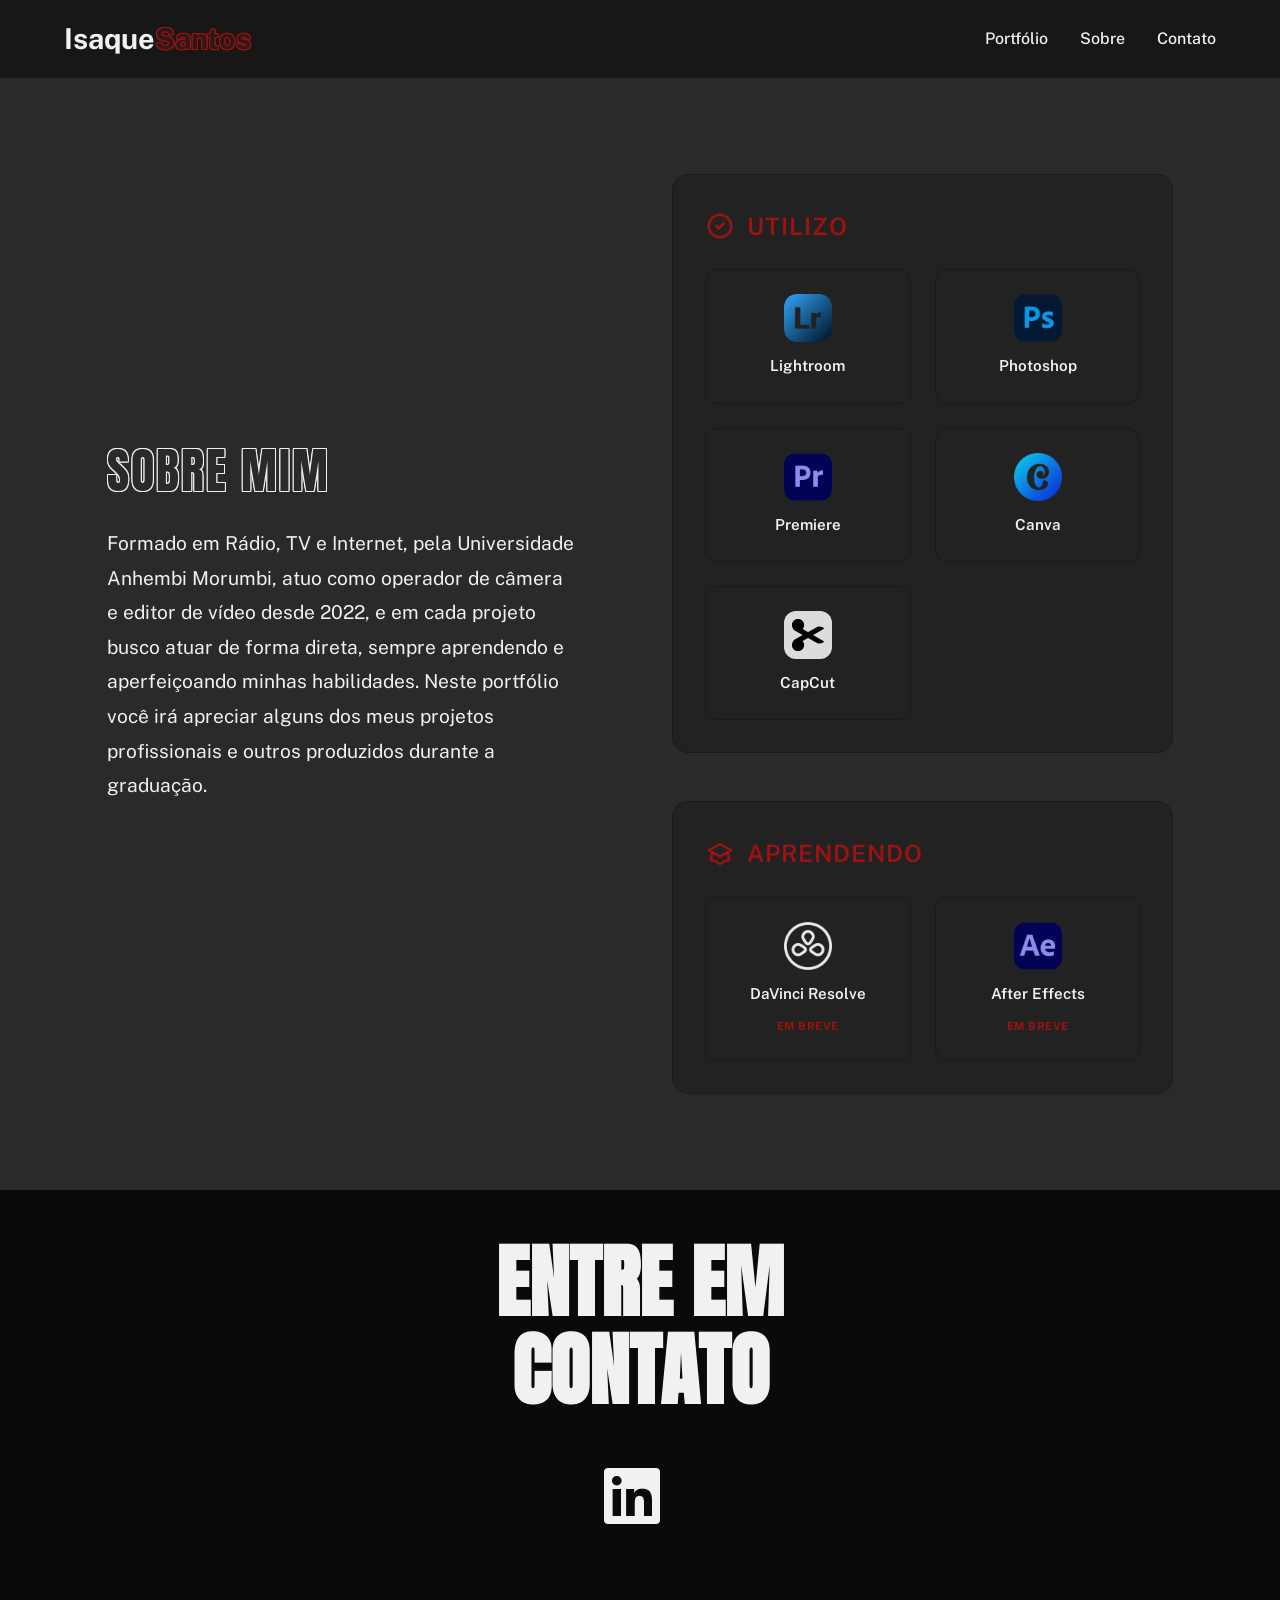
==== about.html @ 61b132b7 "Initial Commit" ====
<!DOCTYPE html>
<html lang="pt-BR">
<head>
    <meta charset="UTF-8">
    <meta name="viewport" content="width=device-width, initial-scale=1.0">
    <link rel="icon" href="../assets/logo.png">
    <title>Isaque Santos</title>
    <script src="components/components.js"></script>
    <link rel="preconnect" href="https://fonts.googleapis.com">
    <link rel="preconnect" href="https://fonts.gstatic.com" crossorigin>
    <link href="https://fonts.googleapis.com/css2?family=Anton&family=Public+Sans:ital,wght@0,100..900;1,100..900&display=swap" rel="stylesheet">
    <link rel="stylesheet" href="https://cdnjs.cloudflare.com/ajax/libs/font-awesome/6.4.0/css/all.min.css">
    <link rel="stylesheet" href="css/style.css">
</head>
<body>
    <custom-header></custom-header>
    <section class="about-section">
        <div class="about-container">
            <div class="about-text">
                <h2 class="about-title">Sobre Mim</h2>
                <p class="about-description">
                    Formado em Rádio, TV e Internet, pela Universidade Anhembi Morumbi, atuo como operador de câmera e editor de vídeo desde 2022, e em cada projeto busco atuar de forma direta, sempre aprendendo e aperfeiçoando minhas habilidades. Neste portfólio você irá apreciar alguns dos meus projetos profissionais e outros produzidos durante a graduação.
                </p>
            </div>

            <div class="skills-section">
                <div class="skill-category">
                    <h3 class="skill-category-title">
                        <svg class="skill-category-icon" viewBox="0 0 24 24" fill="none">
                            <path d="M9 12l2 2 4-4m6 2a9 9 0 11-18 0 9 9 0 0118 0z" stroke="currentColor" stroke-width="2" stroke-linecap="round" stroke-linejoin="round"/>
                        </svg>
                        Utilizo
                    </h3>
                    <div class="skills-grid">
                        <div class="skill-item">
                            <img class="skill-icon" src="assets/icons/lightroom_9814191.png" alt="">
                            <span class="skill-name">Lightroom</span>
                        </div>
                        <div class="skill-item">
                            <img class="skill-icon" src="assets/icons/photoshop_5968520.png" alt="">
                            <span class="skill-name">Photoshop</span>
                        </div>
                        <div class="skill-item">
                            <img class="skill-icon" src="assets/icons/premiere-pro_5968525.png" alt="">
                            <span class="skill-name">Premiere</span>
                        </div>
                        <div class="skill-item">
                            <img class="skill-icon" src="assets/icons/letter-c_11157885.png" alt="">
                            <span class="skill-name">Canva</span>
                        </div>
                        <div class="skill-item">
                            <img class="skill-icon capcut" src="assets/icons/cut_11102044.png" alt=""></img>
                            <span class="skill-name">CapCut</span>
                        </div>
                    </div>
                </div>

                <div class="skill-category">
                    <h3 class="skill-category-title">
                        <svg class="skill-category-icon" viewBox="0 0 24 24" fill="none">
                            <path d="M12 14l9-5-9-5-9 5 9 5z" stroke="currentColor" stroke-width="2" stroke-linecap="round" stroke-linejoin="round"/>
                            <path d="M12 14l6.16-3.422a12.083 12.083 0 01.665 6.479A11.952 11.952 0 0012 20.055a11.952 11.952 0 00-6.824-2.998 12.078 12.078 0 01.665-6.479L12 14z" stroke="currentColor" stroke-width="2" stroke-linecap="round" stroke-linejoin="round"/>
                        </svg>
                        Aprendendo
                    </h3>
                    <div class="skills-grid">
                        <div class="skill-item">
                            <img class="skill-icon davinci" src="assets/icons/davinci_1146145.png" alt="">
                            <span class="skill-name">DaVinci Resolve</span>
                            <span class="learning-badge">Em breve</span>
                        </div>
                        <div class="skill-item">
                            <img class="skill-icon" src="assets/icons/after-effects_5968428.png" alt="">
                            <span class="skill-name">After Effects</span>
                            <span class="learning-badge">Em breve</span>
                        </div>
                    </div>
                </div>
            </div>
        </div>
    </section>
    <custom-contact></custom-contact>
    <custom-footer></custom-footer>
</body>
</html>
---- css/style.css ----
* {
    margin: 0;
    padding: 0;
    box-sizing: border-box;
}

:root {
    --primary-color: #0a0a0a;
    --secondary-color: #1a1a1a;
    --accent-color: #2a2a2a;
    --highlight-color: #9b1313;
    --text-color: #f1f1f1;
    --light-gray: #8d8d8d;
    --secondary-color-opacity85: rgba(26, 26, 26, 0.85);
    --secondary-color-opacity50: rgba(26, 26, 26, 0.50);
    --font-title: 'Anton';
    --font-text: 'Public Sans';
    --card-bg: #111111;
    --primary-bg: #0a0a0a;
}

body {
    background-color: var(--primary-color);
    color: var(--text-color);
    line-height: 1.6;
    overflow-x: hidden;
    margin: 0;
    padding: 0;
    font-family: var(--font-text);
}

html {
    scroll-behavior: smooth;
}

main {
    position: relative;
    z-index: 1;
}

.home-banner {
    width: 100dvw;
    min-height: 60dvh;
    display: block;
    position: absolute;
    z-index: -1;
    top: -15%;
    .home-banner-image {
        width: 100dvw;
        min-height: 60dvh;
    }
}

.home-banner-container {
    position: relative;
    width: 100dvw;
    overflow: hidden;
}

.home-banner-content {
    text-align: center;
    display: flex;
    flex-direction: row;
    gap: 2rem;
}

.banner-card-caroussel {
    width: 45dvw;
    height: fit-content;
    aspect-ratio: 16/9;
    display: flex;
    justify-content: center;
    align-items: center;
    overflow: hidden;
    background-color: var(--secondary-color-opacity85);
    filter: drop-shadow(0 0 10px rgba(0, 0, 0, 0.5));
    img {
        width: 100%;
        height: 100%;
        object-fit: cover;
        transition: transform 0.5s ease;
    }
}

.home-banner-intro {
    width: 50%;
    margin: auto;
    overflow: hidden;
    justify-content: end;
    align-items: center;
    padding: 2rem;
    color: var(--text-color);
    font-size: 1.5rem;
    font-family: var(--font-text);
    span {
        display: inline;
        font-family: var(--font-title);
        text-transform: uppercase;
        font-size: 2rem;
        color: var(--highlight-color);
    }
};

@keyframes bouncey {
    0%, 100% { transform: translateX(-50%) translateY(0); }
    50% { transform: translateX(-50%) translateY(10px); }
}

@keyframes bouncex {
    0%, 100% { transform: translateX(0) translateY(-50%); }
    50% { transform: translateX(10px) translateY(-50%); }
}

@keyframes bouncexreverse {
    0%, 100% { transform: translateX(10px) translateY(-50%); }
    50% { transform: translateX(0) translateY(-50%); }
}

.rectangle {
    width: 45dvw;
    height: 10px;
    background-color: var(--highlight-color);
    margin: 0 auto;
}

.line {
    width: 90dvw;
    height: 2px;
    background-color: var(--highlight-color);
    margin: 0rem auto;
}

.portfolio {
    position: relative;
}

.bg-draw {
    position: absolute;
    top: 0;
    left: 0;
    z-index: 0;
    background-color: var(--bg-3);
    width: 100%;
    height: 100%;
}
.bg-draw-inner {
    background-image: url(../assets/freepiktexturagranuladopreto.jpg);
    background-repeat: repeat;
    background-size: 20%;
    filter: opacity(0.05) grayscale(1);
    width: 100%;
    height: 100%;
}

.category-section-vertical {
    padding: 2rem 2rem;
    background-color: var(--accent-color);
}

.category-head {
    text-align: center;
    margin-bottom: 2rem;
    h1 {
        font-size: 3rem;
        color: var(--accent-color);
        font-family: var(--font-title);
        text-transform: uppercase;
        margin-bottom: 1rem;
        font-weight: normal;
        text-shadow: 
            1px 1px 0 var(--text-color),
            -1px 1px 0 var(--text-color),
            1px -1px 0 var(--text-color),
            -1px -1px 0 var(--text-color),
            0px 1px 0 var(--text-color),
            0px -1px 0 var(--text-color),
            1px 0px 0 var(--text-color),
            -1px 0px 0 var(--text-color);
    }
    .text {
        max-width: 700px;
        margin: 0 auto;
        p {
            font-size: 1.1rem;
            color: var(--text-color);
        }
    }
}

.video-list-container {
    max-width: 1400px;
    margin: 0 auto;
}

.video-grid {
    display: grid;
    grid-template-columns: repeat(auto-fill, minmax(280px, 1fr));
    gap: 3rem;
    grid-auto-flow: row dense;

}

.video-card {
    display: flex;
    flex-direction: column;
    justify-content: flex-end;
    background-color: var(--secondary-color-opacity50);
    cursor: pointer;
    transition: transform 0.4s cubic-bezier(0.34, 1.56, 0.64, 1);
    border-radius: 16px;
    padding-bottom: 0.5rem;
}

.video-card:hover {
    transform: translateY(-12px);
}


.video-thumbnail, .video-ongoing-img {
    width: 100%;
    position: relative;
    border-radius: 16px;
    overflow: hidden;
    box-shadow: 
        0 4px 6px rgba(0, 0, 0, 0.3),
        0 20px 40px rgba(0, 0, 0, 0.5),
        inset 0 0 0 1px rgba(255, 255, 255, 0.1);
    transition: all 0.4s ease;
}

.vertical {
    aspect-ratio: 9/16;
}
.horizontal, .video-ongoing-img {
    aspect-ratio: 16/9;
}

.video-card:hover {
    box-shadow: 
        0 8px 12px rgba(0, 0, 0, 0.4),
        0 30px 60px rgba(255, 53, 53, 0.3),
        inset 0 0 0 0px rgba(255, 53, 53, 0.3);
}

.video-thumbnail::before {
    content: '';
    position: absolute;
    top: 0;
    left: 0;
    right: 0;
    height: 35px;
    background: linear-gradient(to bottom, rgba(0, 0, 0, 0.9), transparent);
    z-index: 2;
}

.video-thumbnail iframe {
    width: 100%;
    height: 100%;
    object-fit: cover;
    transition: transform 0.4s ease;
}

.video-overlay {
    position: absolute;
    bottom: 0;
    left: 0;
    right: 0;
    height: 50%;
    background: linear-gradient(to top, rgba(0, 0, 0, 0.8), transparent);
    opacity: 0;
    transition: opacity 0.3s ease;
    z-index: 1;
}

.video-card:hover .video-overlay {
    opacity: 1;
}

.video-content {
    position: relative;
    padding: 0.5rem 0.5rem;
    z-index: 2;
    text-align: center;
}

.video-title {
    font-size: 1.25rem;
    font-weight: 600;
    margin-bottom: 0.5rem;
    line-height: 1.3;
    color: var(--text-color);
}

.video-role {
    font-size: 0.95rem;
    color: var(--light-gray);
    margin-bottom: 0.35rem;
    font-weight: 500;
}

.video-year {
    font-size: 0.9rem;
    color: var(--text-color);
    font-weight: 400;
}

.video-card:hover::before {
    height: 60px;
}

.video-card.horizontal-card {
    grid-column: span 2;
}

.video-card.horizontal-card .video-content {
    text-align: left;
    padding: 1.5rem 2rem;
}

@media (max-width: 1327px) {
    .video-grid {
        grid-template-columns: repeat(auto-fill, minmax(200px, 1fr));
    }
    .video-card.horizontal-card {
        grid-column: span 2;
    }
}

@media (max-width: 1024px) {
    .video-grid {
        grid-template-columns: repeat(auto-fill, minmax(250px, 1fr));
    }
    .video-card.horizontal-card {
        grid-column: span 3;
    }
}

@media (max-width: 768px) {
    .video-grid {
        grid-template-columns: repeat(auto-fill, minmax(200px, 1fr));
        gap: 2rem;
    }
    .video-card.horizontal-card {
        grid-column: span 3;
    }
}


@media (max-width: 480px) {
    .video-grid {
        grid-template-columns: 1fr 1fr;
        gap: 1.5rem;
    }
    .video-card {
        grid-column: span 2;
    }
    
    .video-card.horizontal-card .video-title {
        font-size: 1.25rem;
    }
    
    .video-card.horizontal-card .video-content {
        padding: 0.75rem 1rem;
    }
}

/* Sobre mim */
.about-section {
    padding: 6rem calc(100dvw/12*1);
    background-color: var(--accent-color);
    position: relative;
}

.about-container {
    max-width: 1400px;
    margin: 0 auto;
    display: grid;
    grid-template-columns: 1fr 1fr;
    gap: 4rem;
    align-items: center;
}

.about-text {
    padding-right: 2rem;
}

.about-title {
    font-size: 3rem;
    font-weight: 600;
    margin-bottom: 1.5rem;
    color: var(--text-color);
    text-transform: uppercase;
    letter-spacing: 2px;
}

.about-title {
    font-size: 3rem;
    color: var(--accent-color);
    font-family: var(--font-title);
    text-transform: uppercase;
    margin-bottom: 1rem;
    font-weight: normal;
    text-shadow: 
        1px 1px 0 var(--text-color),
        -1px 1px 0 var(--text-color),
        1px -1px 0 var(--text-color),
        -1px -1px 0 var(--text-color),
        0px 1px 0 var(--text-color),
        0px -1px 0 var(--text-color),
        1px 0px 0 var(--text-color),
        -1px 0px 0 var(--text-color);
}

.about-description {
    font-size: 1.2rem;
    line-height: 1.8;
    color: var(--text-color);
    margin-bottom: 2rem;
}

.skills-section {
    display: flex;
    flex-direction: column;
    gap: 3rem;
}

.skill-category {
    background-color: var(--secondary-color-opacity50);
    padding: 2rem;
    border-radius: 16px;
    border: 1px solid var(--secondary-color);
    transition: all 0.3s ease;
}

.skill-category:hover {
    border-color: var(--highlight-color);
    box-shadow: 0 10px 30px rgba(255, 107, 53, 0.2);
}

.skill-category-title {
    font-size: 1.5rem;
    font-weight: 600;
    color: var(--highlight-color);
    margin-bottom: 1.5rem;
    text-transform: uppercase;
    letter-spacing: 1px;
    display: flex;
    align-items: center;
    gap: 0.75rem;
}

.skill-category-icon {
    width: 30px;
    height: 30px;
}

.skills-grid {
    display: grid;
    grid-template-columns: repeat(auto-fill, minmax(140px, 1fr));
    gap: 1.5rem;
}

.skill-item {
    display: flex;
    flex-direction: column;
    align-items: center;
    gap: 0.75rem;
    padding: 1.5rem 1rem;
    background-color: transparent;
    border-radius: 12px;
    border: 1px solid var(--secondary-color);
}

.skill-icon {
    width: 48px;
    height: 48px;
    opacity: 0.9;
    border-radius: 12px;
}

.capcut {
    background-color: var(--text-color);
    padding: 8px;
}

.davinci {
    filter: invert(1);
}

.skill-name {
    font-size: 0.95rem;
    font-weight: 600;
    color: var(--text-color);
    text-align: center;
}

.learning-badge {
    font-size: 0.7rem;
    color: var(--highlight-color);
    text-transform: uppercase;
    font-weight: 700;
    letter-spacing: 0.5px;
}

@media (max-width: 1024px) {
    .about-container {
        grid-template-columns: 1fr;
        gap: 3rem;
    }

    .about-text {
        padding-right: 0;
    }
}

@media (max-width: 768px) {
    .about-section {
        padding: 4rem calc(100dvw/12*0.5);
    }

    .about-title {
        font-size: 2.5rem;
    }

    .about-description {
        font-size: 1.1rem;
    }

    .skills-grid {
        grid-template-columns: repeat(auto-fill, minmax(120px, 1fr));
        gap: 1rem;
    }

    .skill-item {
        padding: 1rem 0.75rem;
    }
}

@media (max-width: 480px) {
    .about-title {
        font-size: 2rem;
    }

    .skills-grid {
        grid-template-columns: repeat(2, 1fr);
    }
}
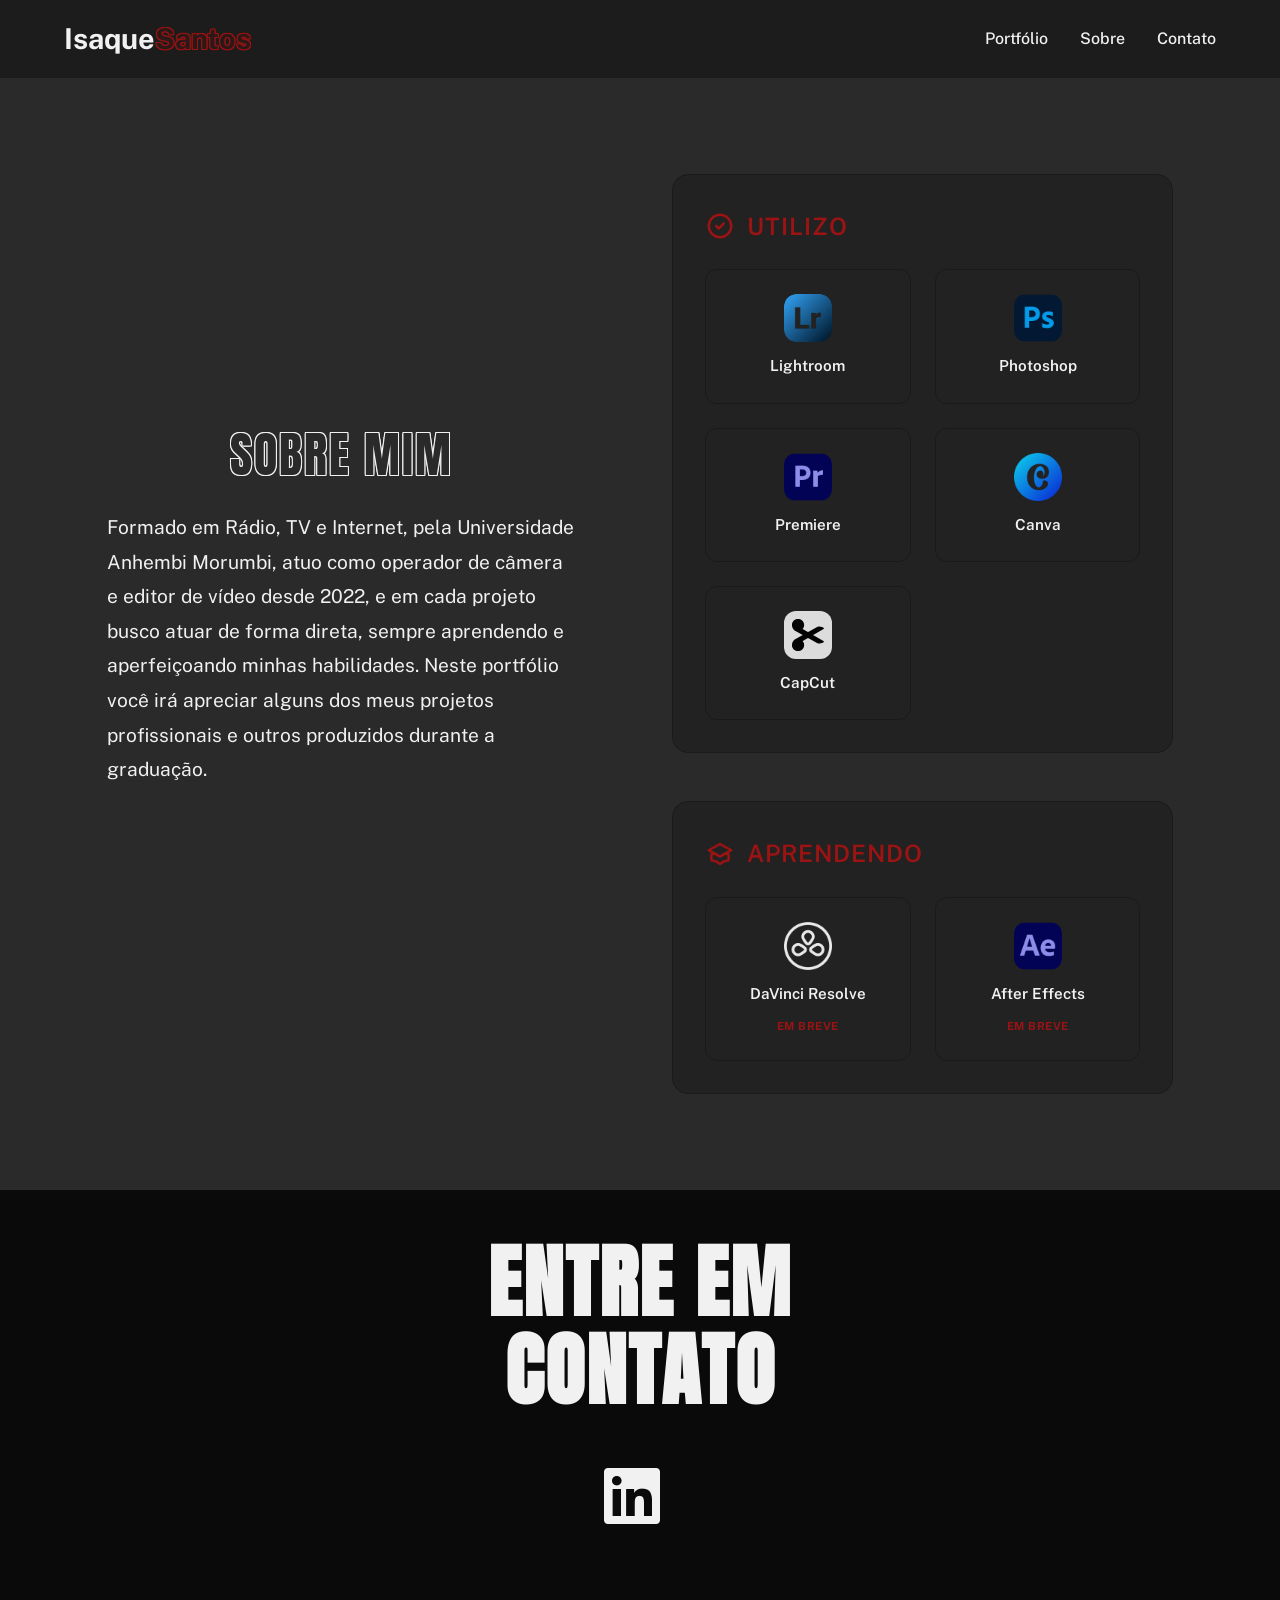
==== commit ecb9585f: "Final css and js" ====
--- a/about.html
+++ b/about.html
@@ -3,7 +3,7 @@
 <head>
     <meta charset="UTF-8">
     <meta name="viewport" content="width=device-width, initial-scale=1.0">
-    <link rel="icon" href="../assets/logo.png">
+    <link rel="icon" href="./assets/logo.png">
     <title>Isaque Santos</title>
     <script src="components/components.js"></script>
     <link rel="preconnect" href="https://fonts.googleapis.com">
@@ -21,6 +21,7 @@
                 <p class="about-description">
                     Formado em Rádio, TV e Internet, pela Universidade Anhembi Morumbi, atuo como operador de câmera e editor de vídeo desde 2022, e em cada projeto busco atuar de forma direta, sempre aprendendo e aperfeiçoando minhas habilidades. Neste portfólio você irá apreciar alguns dos meus projetos profissionais e outros produzidos durante a graduação.
                 </p>
+                <img class="about-image" src="assets/ABOUT_sobre2.gif" alt="">
             </div>
 
             <div class="skills-section">
--- a/css/style.css
+++ b/css/style.css
@@ -20,7 +20,7 @@
 }
 
 body {
-    background-color: var(--primary-color);
+    background-color: var(--accent-color);
     color: var(--text-color);
     line-height: 1.6;
     overflow-x: hidden;
@@ -41,10 +41,6 @@
 .home-banner {
     width: 100dvw;
     min-height: 60dvh;
-    display: block;
-    position: absolute;
-    z-index: -1;
-    top: -15%;
     .home-banner-image {
         width: 100dvw;
         min-height: 60dvh;
@@ -61,12 +57,19 @@
     text-align: center;
     display: flex;
     flex-direction: row;
+    align-content: center;
+    justify-content: center;
     gap: 2rem;
+    @media (max-width: 480px) {
+        flex-direction: column;
+        align-items: center;
+        gap: 0;
+    }
 }
 
 .banner-card-caroussel {
-    width: 45dvw;
-    height: fit-content;
+    width: fit-content;
+    height: calc(60dvh);
     aspect-ratio: 16/9;
     display: flex;
     justify-content: center;
@@ -79,6 +82,10 @@
         height: 100%;
         object-fit: cover;
         transition: transform 0.5s ease;
+    }
+    @media (max-width: 480px) {
+        width: calc(100dvw/12*8);
+        aspect-ratio: 9/16;
     }
 }
 
@@ -98,6 +105,22 @@
         text-transform: uppercase;
         font-size: 2rem;
         color: var(--highlight-color);
+    }
+    .alternative-text {
+        display: inline;
+        font-family: var(--font-title);
+        text-transform: uppercase;
+        font-size: 2rem;
+        color: var(--text-color);
+    }
+    @media (max-width: 480px) {
+        width: 90%;
+        font-size: 1.2rem;
+        text-align: center;
+        padding: 1rem;
+        .alternative-text {
+            font-size: 1.5rem;
+        }
     }
 };
 
@@ -203,7 +226,6 @@
 .video-card {
     display: flex;
     flex-direction: column;
-    justify-content: flex-end;
     background-color: var(--secondary-color-opacity50);
     cursor: pointer;
     transition: transform 0.4s cubic-bezier(0.34, 1.56, 0.64, 1);
@@ -382,6 +404,23 @@
 
 .about-text {
     padding-right: 2rem;
+    display: flex;
+    flex-direction: column;
+    align-items: center;
+    justify-content: center;
+}
+
+.about-image {
+    width: calc(100dvh/12*4);
+    border-radius: 16px;
+    box-shadow: 
+        0 4px 6px rgba(0, 0, 0, 0.3),
+        0 20px 40px rgba(0, 0, 0, 0.5),
+        inset 0 0 0 1px rgba(255, 255, 255, 0.1);
+    margin-bottom: 2rem;
+    @media screen and (max-width: 425px) {
+        width: 100%;
+    }
 }
 
 .about-title {
@@ -544,4 +583,243 @@
     .skills-grid {
         grid-template-columns: repeat(2, 1fr);
     }
+}
+.photography-section {
+    padding: 6rem calc(100dvw/12*1);
+    min-height: 100vh;
+}
+
+.section-header {
+    text-align: center;
+    margin-bottom: 4rem;
+}
+
+.section-title {
+    font-size: 3rem;
+    font-weight: 600;
+    margin-bottom: 1rem;
+    text-transform: uppercase;
+    letter-spacing: 2px;
+}
+
+.section-description {
+    font-size: 1.2rem;
+    color: var(--light-gray);
+    max-width: 600px;
+    margin: 0 auto;
+}
+
+.photo-grid {
+    display: grid;
+    grid-template-columns: repeat(auto-fit, minmax(300px, 1fr));
+    gap: 2rem;
+    max-width: 1400px;
+    margin: 0 auto;
+    margin-bottom: 2rem;
+}
+
+.photo-item {
+    position: relative;
+    overflow: hidden;
+    border-radius: 12px;
+    cursor: pointer;
+    background-color: var(--secondary-color);
+}
+
+.photo-item.vertical {
+    grid-row: span 2;
+}
+
+.photo-item.horizontal {
+    grid-column: span 2;
+}
+
+.photo-wrapper {
+    position: relative;
+    width: 100%;
+    height: 100%;
+    overflow: hidden;
+}
+
+.photo-wrapper img {
+    width: 100%;
+    height: 100%;
+    object-fit: cover;
+    transition: transform 0.5s ease;
+}
+
+.photo-item:hover .photo-wrapper img {
+    transform: scale(1.1);
+}
+
+.photo-overlay {
+    position: absolute;
+    bottom: 0;
+    left: 0;
+    right: 0;
+    background: linear-gradient(to top, rgba(0, 0, 0, 0.9), transparent);
+    padding: 2rem;
+    transform: translateY(100%);
+    transition: transform 0.4s ease;
+}
+
+.photo-item:hover .photo-overlay {
+    transform: translateY(0);
+}
+
+.photo-title {
+    font-size: 1.25rem;
+    font-weight: 600;
+    margin-bottom: 0.5rem;
+}
+
+.photo-info {
+    font-size: 0.9rem;
+    color: var(--light-gray);
+}
+
+.lightbox {
+    position: fixed;
+    top: 0;
+    left: 0;
+    width: 100vw;
+    height: 100vh;
+    background-color: rgba(0, 0, 0, 0.95);
+    z-index: 2000;
+    display: none;
+    align-items: center;
+    justify-content: center;
+    padding: 2rem;
+}
+
+.lightbox.active {
+    display: flex;
+}
+
+.lightbox img {
+    max-width: 90%;
+    max-height: 90%;
+    object-fit: contain;
+    border-radius: 8px;
+}
+
+.lightbox-close {
+    position: absolute;
+    top: 2rem;
+    right: 2rem;
+    width: 50px;
+    height: 50px;
+    background-color: var(--highlight-color);
+    border: none;
+    border-radius: 50%;
+    cursor: pointer;
+    font-size: 1.5rem;
+    color: var(--text-color);
+    display: flex;
+    align-items: center;
+    justify-content: center;
+    transition: all 0.3s ease;
+}
+
+.lightbox-close:hover {
+    transform: scale(1.1);
+    box-shadow: 0 5px 20px rgba(255, 107, 53, 0.5);
+}
+
+.lightbox-nav {
+    position: absolute;
+    top: 50%;
+    transform: translateY(-50%);
+    width: 50px;
+    height: 50px;
+    background-color: rgba(255, 255, 255, 0.1);
+    border: 2px solid var(--highlight-color);
+    border-radius: 8px;
+    cursor: pointer;
+    font-size: 1.5rem;
+    color: var(--text-color);
+    display: flex;
+    align-items: center;
+    justify-content: center;
+    transition: all 0.3s ease;
+    backdrop-filter: blur(10px);
+}
+
+.lightbox-nav:hover {
+    background-color: var(--highlight-color);
+}
+
+.lightbox-prev {
+    left: 2rem;
+}
+
+.lightbox-next {
+    right: 2rem;
+}
+
+@media (max-width: 1024px) {
+    .photo-grid {
+        grid-template-columns: repeat(auto-fit, minmax(250px, 1fr));
+        gap: 1.5rem;
+    }
+
+    .photo-item.horizontal {
+        grid-column: span 1;
+    }
+}
+
+@media (max-width: 768px) {
+    .photography-section {
+        padding: 4rem calc(100dvw/12*0.5);
+    }
+
+    .section-title {
+        font-size: 2.5rem;
+    }
+
+    .photo-grid {
+        grid-template-columns: 1fr;
+        gap: 1.5rem;
+    }
+
+    .photo-item.vertical,
+    .photo-item.horizontal {
+        grid-row: span 1;
+        grid-column: span 1;
+    }
+
+    .photo-wrapper {
+        height: 400px;
+    }
+
+    .photo-item.vertical .photo-wrapper {
+        height: 500px;
+    }
+
+    .lightbox-nav {
+        width: 40px;
+        height: 40px;
+    }
+
+    .lightbox-prev {
+        left: 1rem;
+    }
+
+    .lightbox-next {
+        right: 1rem;
+    }
+}
+
+@media (max-width: 480px) {
+    .section-title {
+        font-size: 2rem;
+    }
+
+    .photo-wrapper {
+        height: 300px;
+    }
+
+    .photo-item.vertical .photo-wrapper {
+        height: 400px;
+    }
 }
